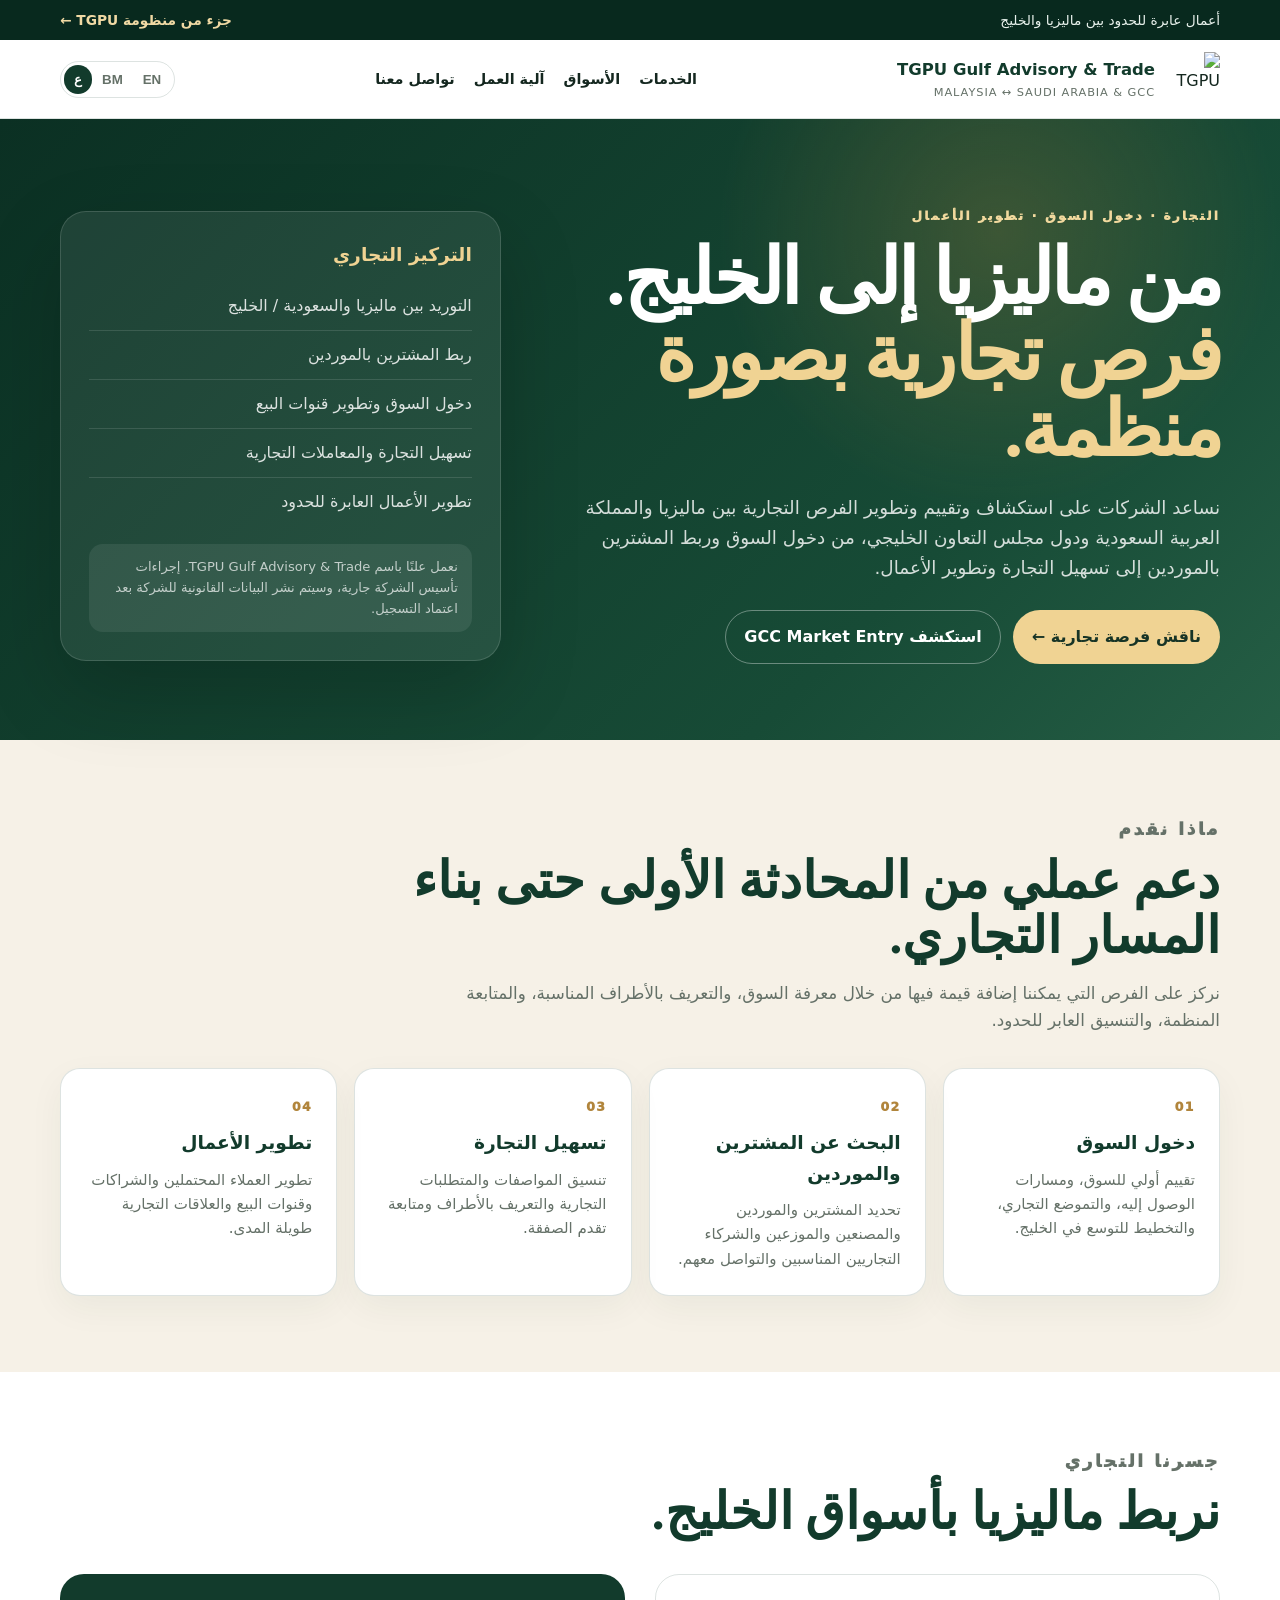
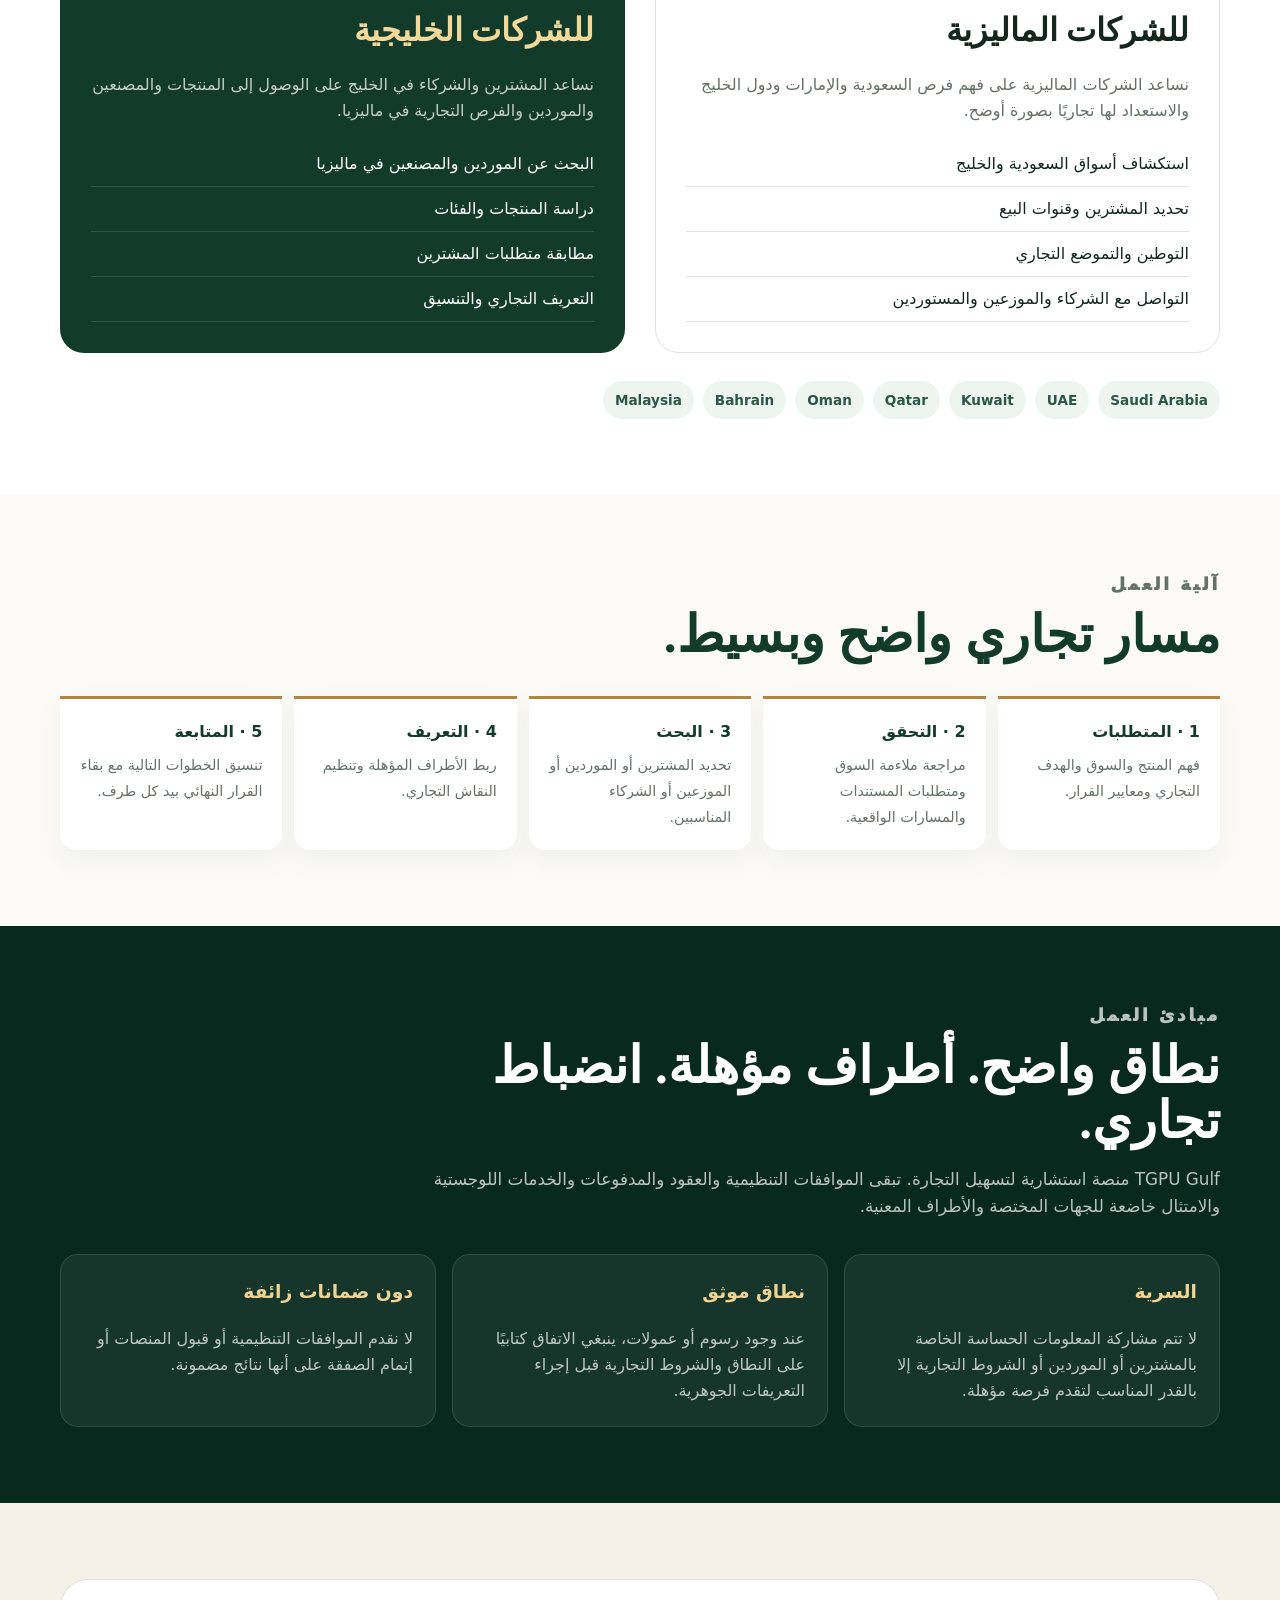
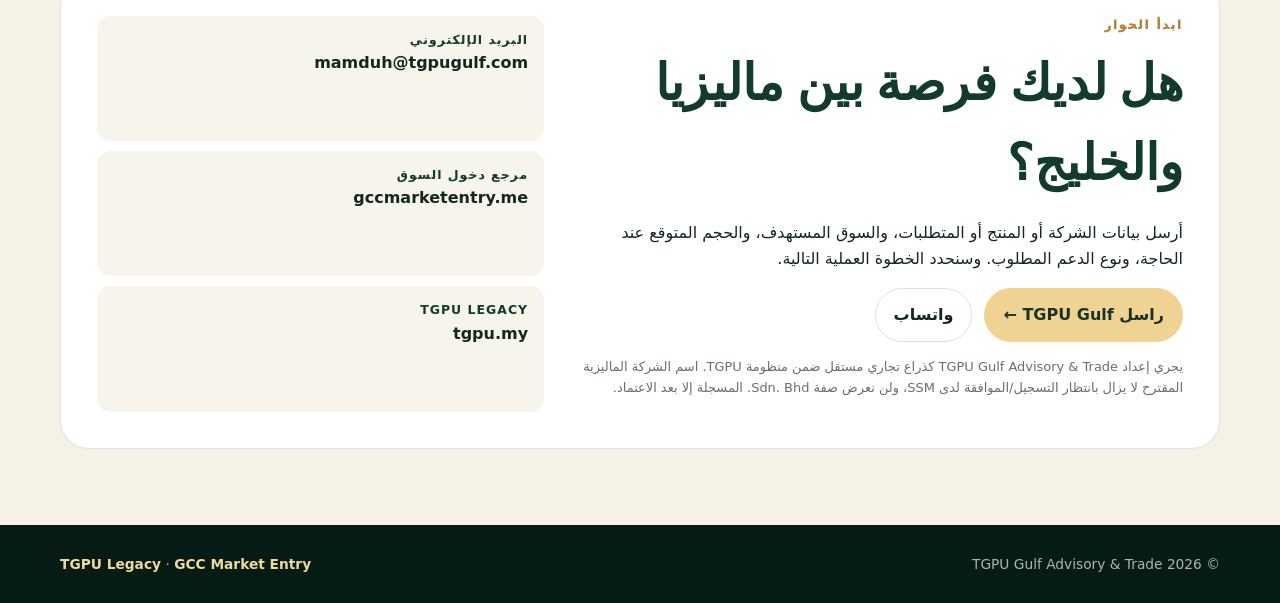
==== ar.html @ a4afdd88 "Add Arabic entry page" ====
<!doctype html><html lang="ar" dir="rtl"><head><meta charset="utf-8"><meta name="viewport" content="width=device-width,initial-scale=1"><meta http-equiv="refresh" content="0;url=index.html?lang=ar"><link rel="canonical" href="https://tgpugulf.com/?lang=ar"><title>TGPU Gulf Advisory & Trade</title><script>location.replace('index.html?lang=ar');</script></head><body><p><a href="index.html?lang=ar">افتح موقع TGPU Gulf بالعربية</a></p></body></html>
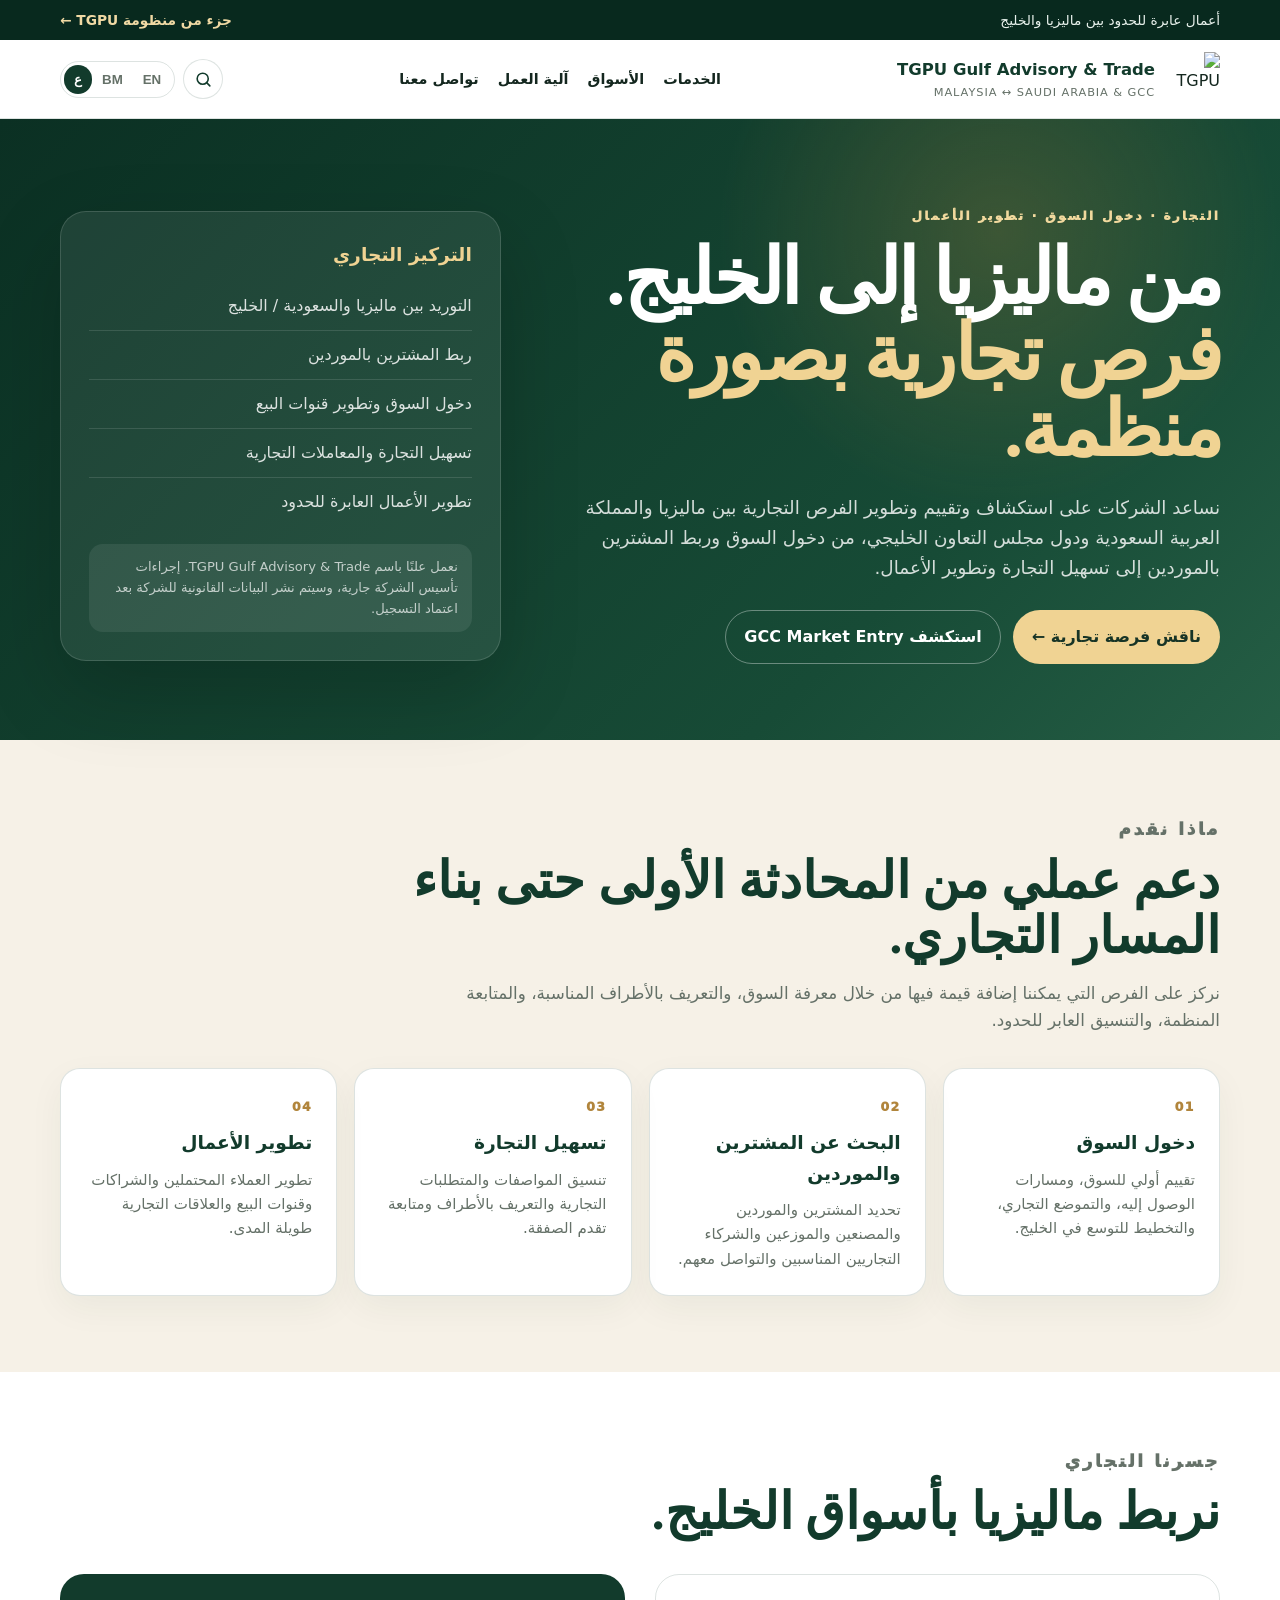
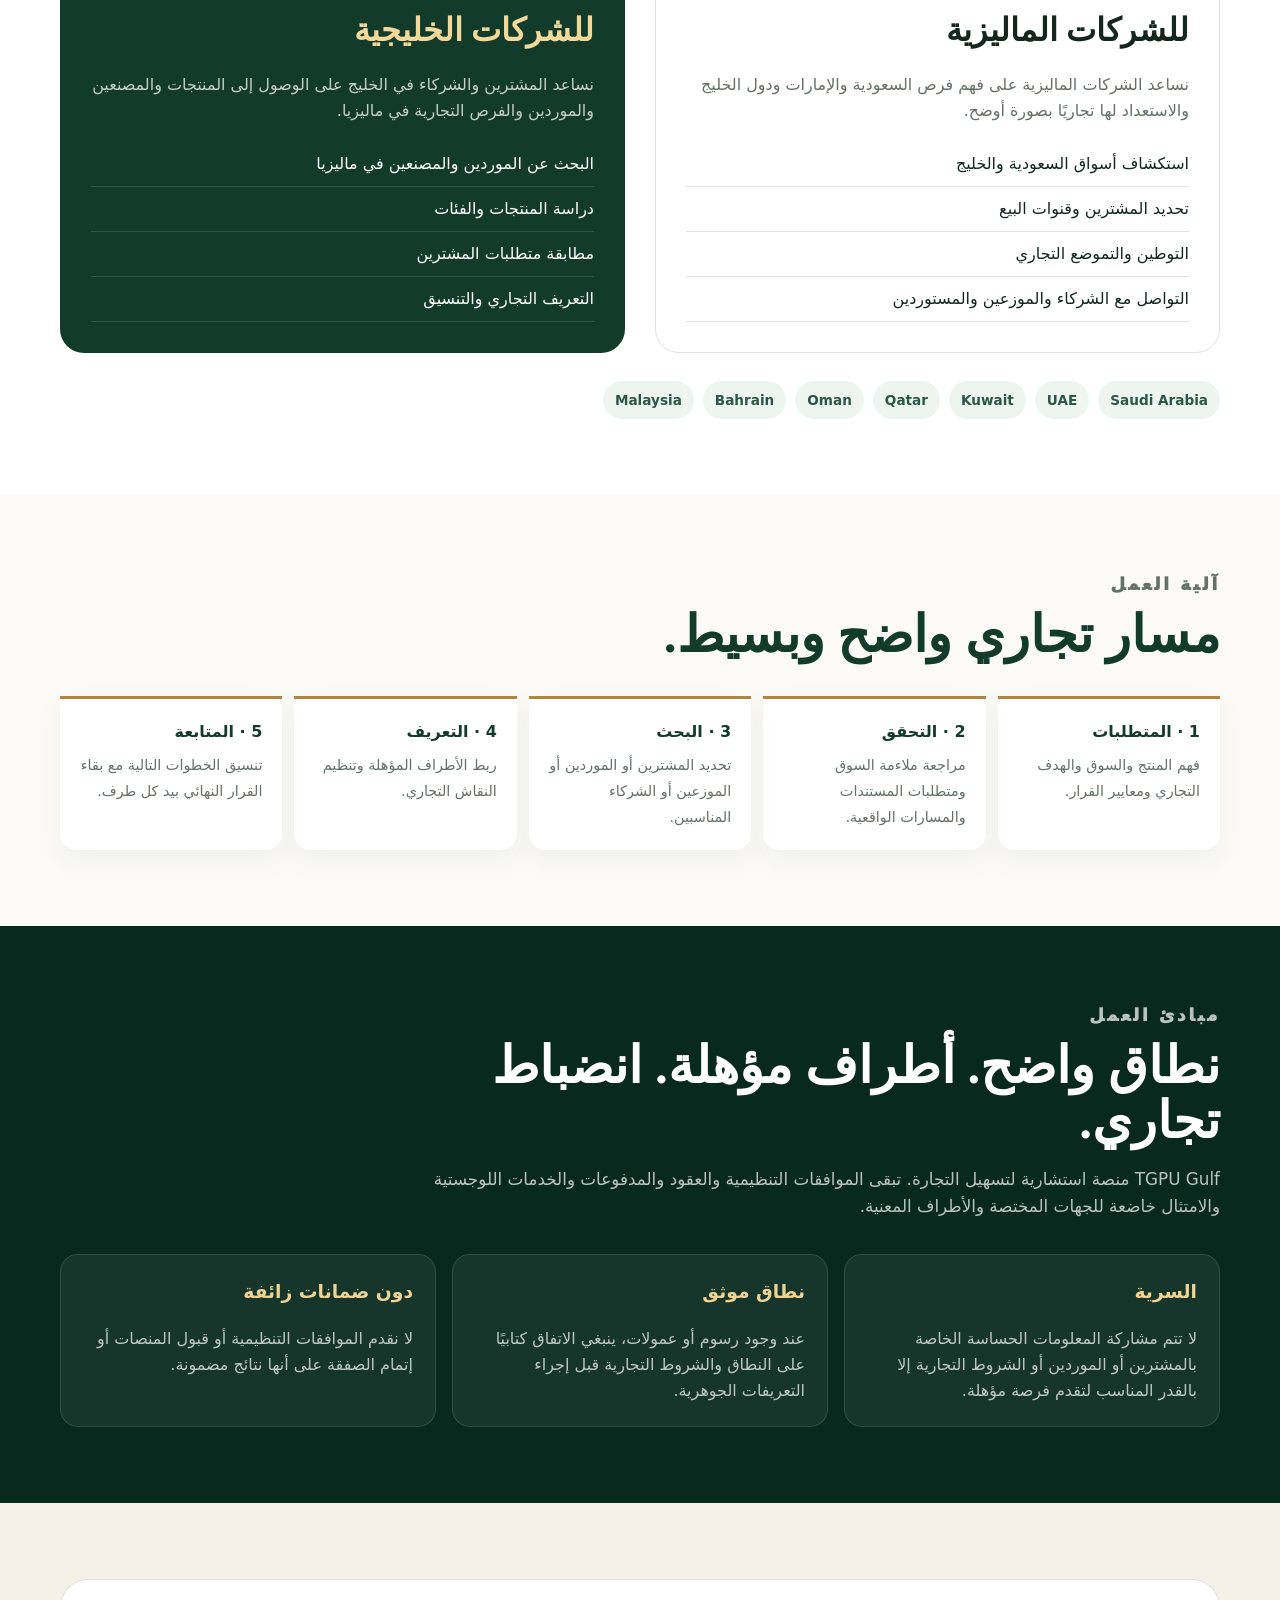
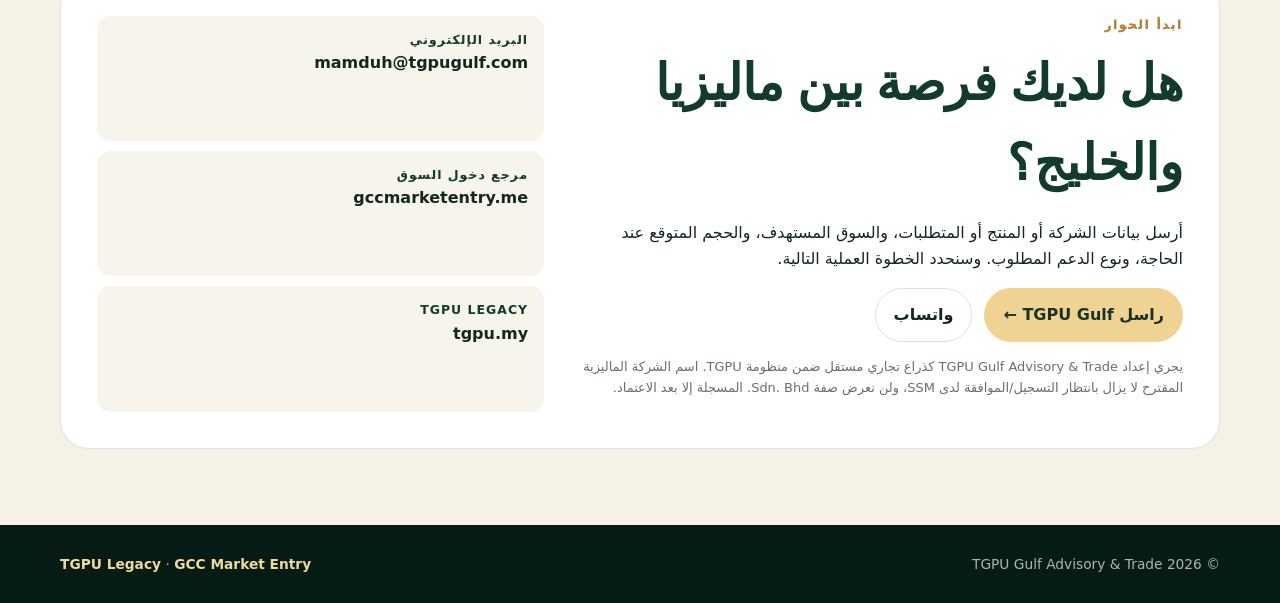
==== commit 094f04f1: "Use separated TGPU Gulf URL for Arabic entry page" ====
--- a/ar.html
+++ b/ar.html
@@ -1 +1 @@
-<!doctype html><html lang="ar" dir="rtl"><head><meta charset="utf-8"><meta name="viewport" content="width=device-width,initial-scale=1"><meta http-equiv="refresh" content="0;url=index.html?lang=ar"><link rel="canonical" href="https://tgpugulf.com/?lang=ar"><title>TGPU Gulf Advisory & Trade</title><script>location.replace('index.html?lang=ar');</script></head><body><p><a href="index.html?lang=ar">افتح موقع TGPU Gulf بالعربية</a></p></body></html>+<!doctype html><html lang="ar" dir="rtl"><head><meta charset="utf-8"><meta name="viewport" content="width=device-width,initial-scale=1"><meta http-equiv="refresh" content="0;url=index.html?lang=ar"><link rel="canonical" href="https://tgpugulf.com/tgpu-gulf/?lang=ar"><title>TGPU Gulf Advisory & Trade</title><script>location.replace('index.html?lang=ar');</script></head><body><p><a href="index.html?lang=ar">افتح موقع TGPU Gulf بالعربية</a></p></body></html>
